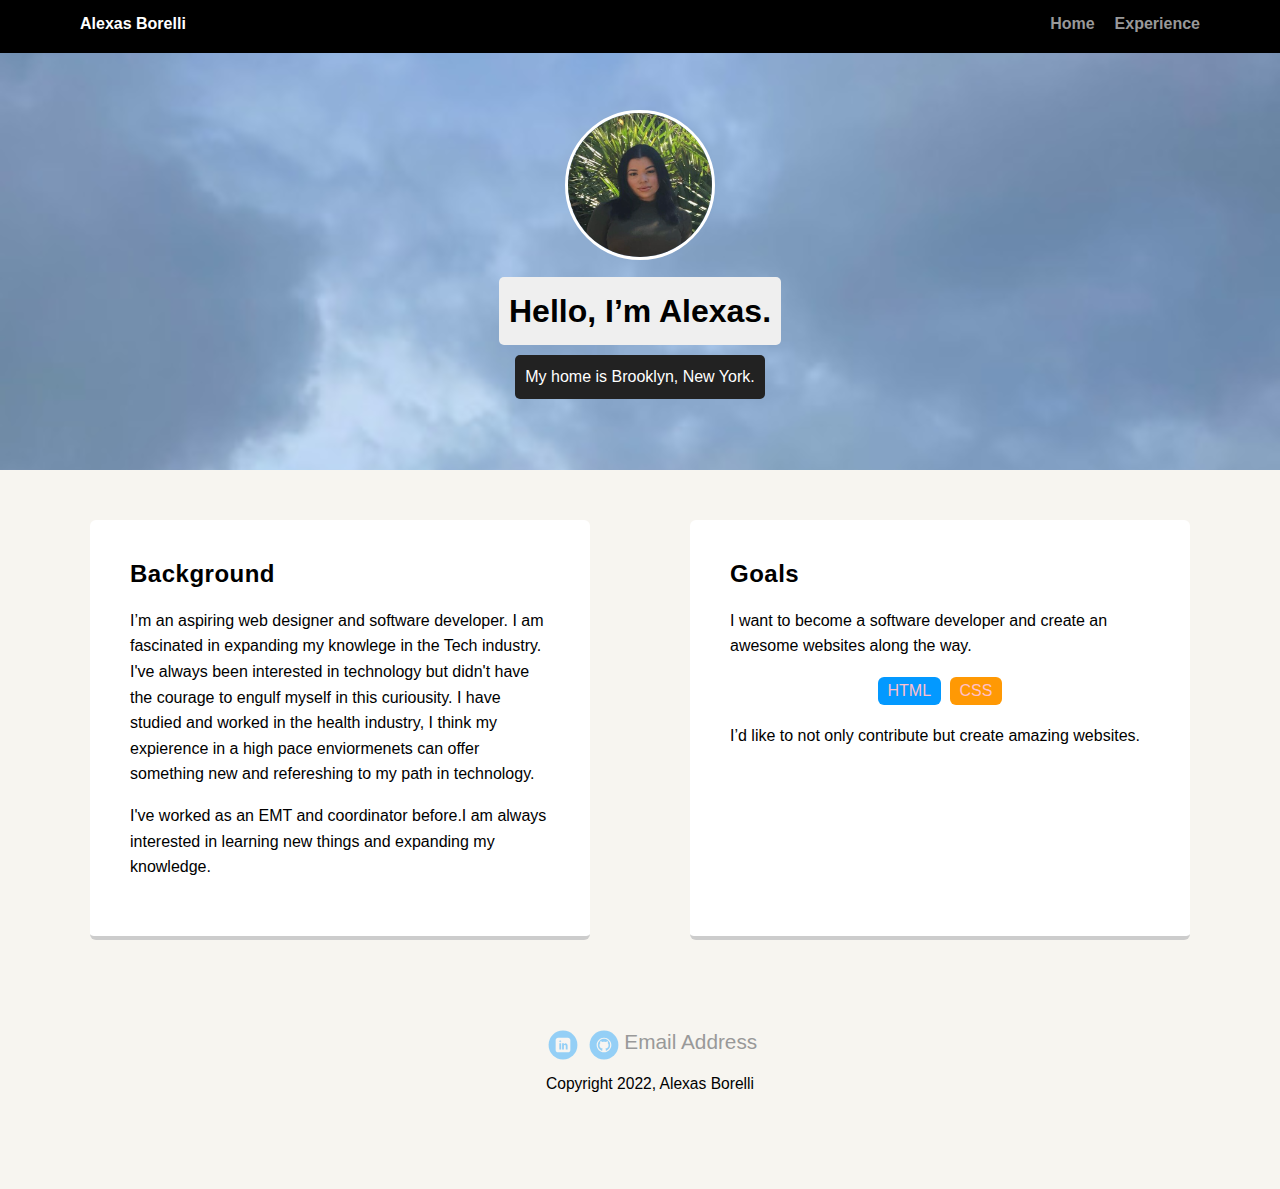
==== index.html @ 2edf8982 "linking styles sheet" ====
<!doctype html>
<html lang="en">
<head>
  <meta charset="utf-8">
  <title> Alexas Borelli's Profile</title>
  <meta name="viewport" content="width=device-width, initial-scale=1.0">
  <link rel="stylesheet" href="styles.css">
  <link href="index.html" rel="stylesheet">
</head>
  <body>

    <div class="main-nav">
        <ul class="nav">
          <li class="name">Alexas Borelli</li>
          <li><a href="index.html">Home</a></li>
          <li><a href="experience.html">Experience</a></li>
        </ul>
    </div>

    <header>
      <img src="images/new_profile_pic.jpg" alt="Image of Alexas Borelli" class="profile-image">
      <h1 class="tag name">Hello, I’m Alexas.</h1>
      <p class="tag location">My home is Brooklyn, New York.</p>
    </header>

    <main class="flex">
      <div class="card">
        <h2>Background</h2>
        <p>I’m an aspiring web designer and software developer. I am fascinated in expanding my knowlege in the Tech industry. I've always been interested in technology but didn't have the courage to engulf myself in this curiousity. I have studied and worked in the health industry, I think my expierence in a high pace enviormenets can offer something new and refereshing to my path in technology.</p>
        <p>I've worked as an EMT and coordinator before.I am always interested in learning new things and expanding my knowledge.</p>
      </div>

      <div class="card">
        <h2>Goals</h2>
        <p>I want to become a software developer and create an awesome websites along the way.</p>
        <ul class="skills">
          <li>HTML</li>
          <li>CSS</li>
        </ul>
        <p>I’d like to not only contribute but create amazing websites.</p>
      </div>

    </main>
    <footer>
      <ul>
        <li><a href="https://www.linkedin.com/in/alexas-borelli-8139328a/" target= "_blank" class="social linkedin">LinkedIn</a></li>
        <li><a href="https://github.com/lexborelli" class="social github">Github</a></li>
        <li><a href="mailto:alexasborelli@gmail.com" class="email">Email Address</a></li>
      </ul>
      <p class="copyright">Copyright 2022, Alexas Borelli</p>
    </footer>
  </body>
  </html>
---- styles.css ----
/* Global Layout Set-up */
* {
  box-sizing: border-box;
}

body {
  margin: 0;
  padding: 0;
  text-align: center;
  font-family: 'Roboto', sans-serif;
  color: black;
  background: #f7f5f0;
}
/* Link Styles */

a {
  text-decoration: none;
  color: #999;
}
a:hover {
  color: #6633ff;
}

/* Section Styles */

.main-nav {
  width: 100%;
  background: black;
  min-height: 30px;
  padding: 10px;
  position: fixed;
  text-align: center;
}
.nav {
  display: flex;
  justify-content: space-around;
  font-weight: 700;
  list-style-type: none;
  margin: 0 auto;
  padding: 0;
}

.nav .name {
    display: block;
    margin-right: auto;
    color: white;
}
.nav li {
  padding: 5px 10px 10px 10px;
}
.nav a {
  transition: all .5s;
}
.nav a:hover {
  color: white
}

header {
  text-align: center;color:pink;
  background:url('images/new_background.jpg') no-repeat top center ;
  background-size: cover;
  overflow: hidden;
  padding-top: 60px;
}
header {
  line-height: 1.5;
}
header .profile-image {
  margin-top: 50px;
  width: 150px;
  height: 150px;
  border-radius: 50%;
  border: 3px solid white;
  transition: all .5s;
}
header .profile-image:hover {
  transform: scale(1.2) rotate(5deg);
}
.tag {
  background-color: #efefef;
  color: black;
  padding: 10px;
  border-radius: 5px;
  display: table;
  margin: 10px auto;
}
.location {
  background-color: #222;
  color: white;
}
.card {
  margin: 30px;
  padding: 20px 40px 40px;
  max-width: 500px;
  text-align: left;
  background: #fff;
  border-bottom: 4px solid #ccc;
  border-radius: 6px;
  transition: all .5s;
}
.card:hover {
  border-color: #ff99ff;
}

ul.skills {
  padding: 0;
  text-align: center;
}

.skills li {
  border-radius: 6px;
  display: inline-block;
  background: #ff9904;
  color: pink;
  padding: 5px 10px;
  margin: 2px;
}

.skills li:nth-child(odd) {
  background: #0399ff;
}

footer {
  width: 100%;
  min-height: 30px;
  padding: 20px 0 40px 20px;
}

footer .copyright {
  top: -8px;
  font-size: .75em;
}

footer ul {
  list-style-type: none;
  margin: 0;
  padding: 0;
}

footer ul li {
  display: inline-block;
}

a.social {
  display: inline-block;
  text-indent: -9999px;
  margin-left: 5px;
  width: 30px;
  height: 30px;
  background-size: 30px 30px;
  opacity: .4;
  transition: all .5s;}
a.linkedin {
  background-image: url(images/linkedin.svg);
}
a.github {
  background-image: url(images/github.svg);
}
a.social:hover {
  opacity: 1;
}
.clearfix {
  clear: both;
}

/* Styles for larger screens */
@media screen and (min-width: 720px) {

  .flex {
      display: -ms-flexbox;      /* TWEENER - IE 10 */
      display: flex;
      max-width: 1200px;
      -ms-flex-pack: distribute;
      justify-content: space-around;
      margin: 0 auto;
  }

  header {
    min-height: 470px;
  }

  .nav {
    max-width: 1200px;
    padding: 0 30px;
  }


  main {
    padding-top: 20px;
  }

  main p {
    line-height: 1.6em;
  }

  footer {
    font-size: 1.3em;
    max-width: 1200px;
    margin: 40px auto;
  }

  .main-class{
    display: flex;
    width:100%;
    background: gray;
    min-height:30px;
    padding:10px;
    position: fixed;
    text-align: center;
  }

h2{
  color:black;
  letter-spacing: .5px;
}
.div-class{
  width: 100%;
  background: black;
  min-height: 30px;
  padding: 10px;
  position: fixed;
  text-align: center;
}

.Personal{
  text-align: center;
  border: solid grey 3px;
}
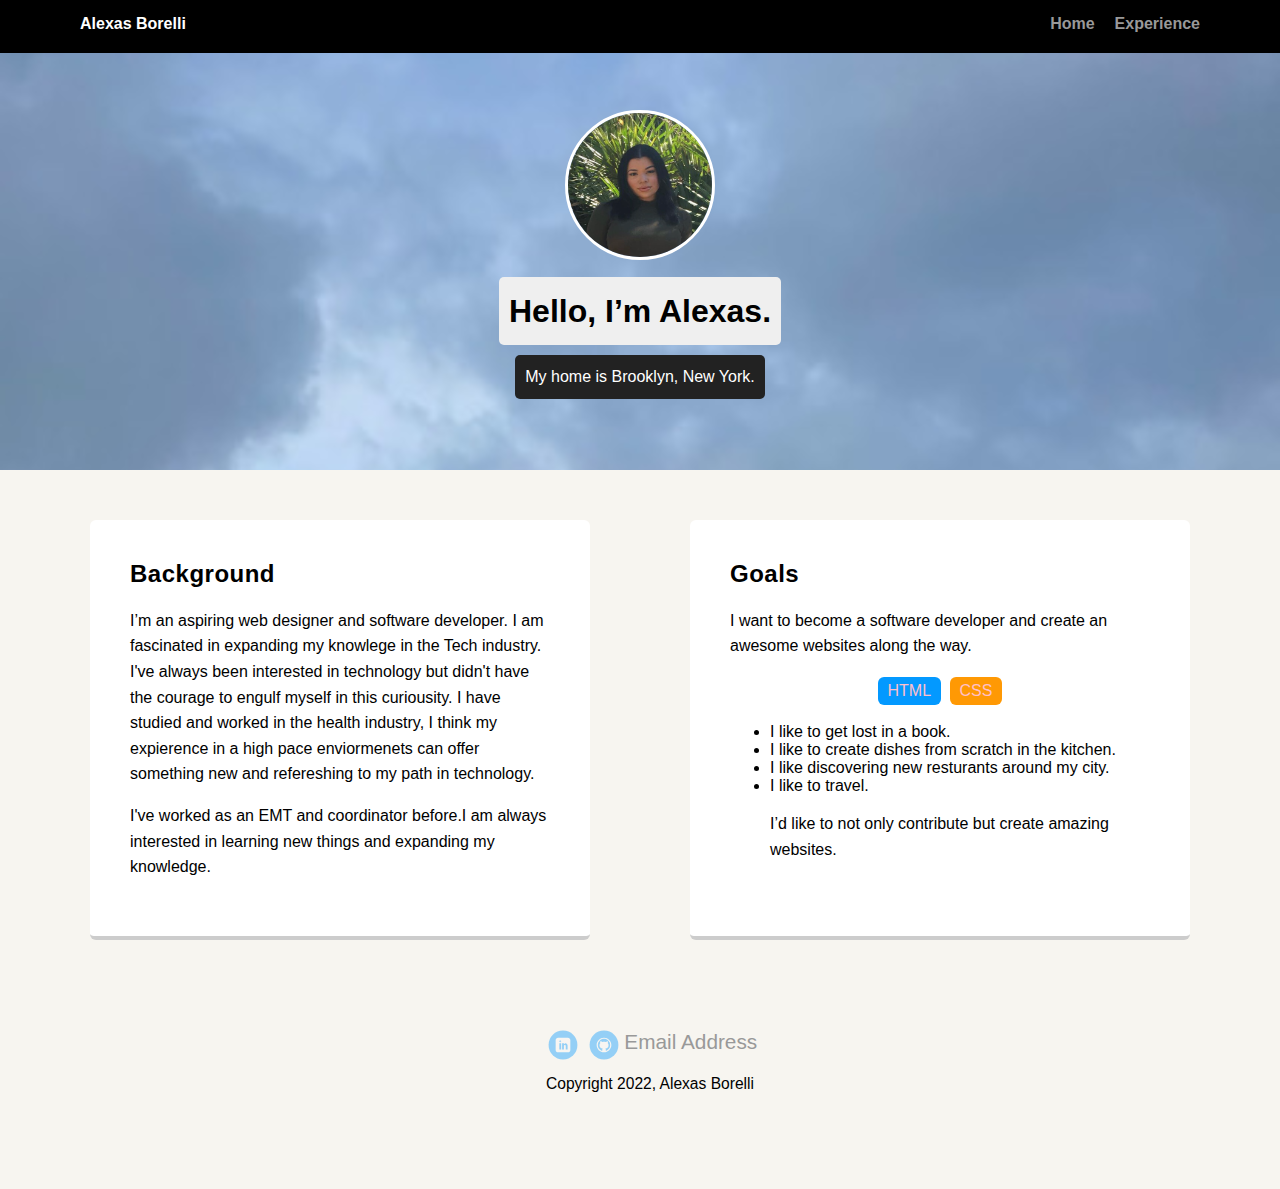
==== commit b1fe1e4e: "fixed second html" ====
--- a/index.html
+++ b/index.html
@@ -4,8 +4,9 @@
   <meta charset="utf-8">
   <title> Alexas Borelli's Profile</title>
   <meta name="viewport" content="width=device-width, initial-scale=1.0">
+  <link href="index.html" rel="stylesheet">
+  <link href="Experience.html" rel="stylesheet">
   <link rel="stylesheet" href="styles.css">
-  <link href="index.html" rel="stylesheet">
 </head>
   <body>
 
@@ -13,7 +14,7 @@
         <ul class="nav">
           <li class="name">Alexas Borelli</li>
           <li><a href="index.html">Home</a></li>
-          <li><a href="experience.html">Experience</a></li>
+          <li><a href="Experience.html">Experience</a></li>
         </ul>
     </div>
 
@@ -37,6 +38,11 @@
           <li>HTML</li>
           <li>CSS</li>
         </ul>
+        <ul class="Hobbies">
+          <li>I like to get lost in a book.</li>
+          <li>I like to create dishes from scratch in the kitchen.</li>
+          <li>I like discovering new resturants around my city.</li>
+          <li> I like to travel.</li>
         <p>I’d like to not only contribute but create amazing websites.</p>
       </div>
 
--- a/styles.css
+++ b/styles.css
@@ -226,3 +226,4 @@
   text-align: center;
   border: solid grey 3px;
 }
+}
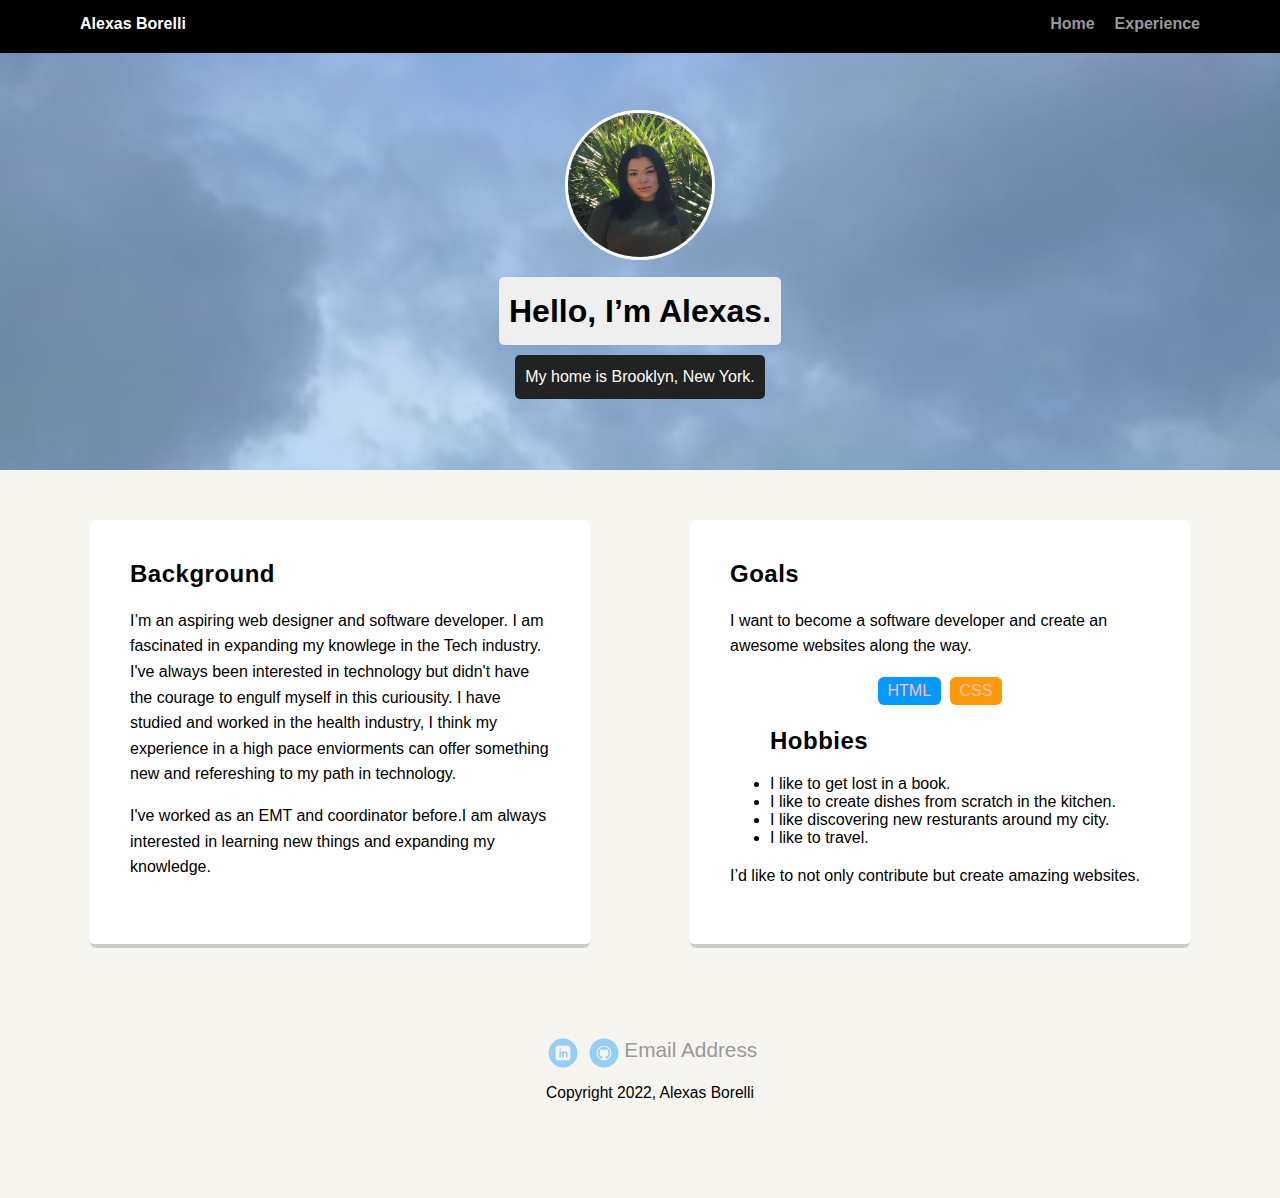
==== commit be8a260a: "fixed html spelling mistakes" ====
--- a/index.html
+++ b/index.html
@@ -27,7 +27,7 @@
     <main class="flex">
       <div class="card">
         <h2>Background</h2>
-        <p>I’m an aspiring web designer and software developer. I am fascinated in expanding my knowlege in the Tech industry. I've always been interested in technology but didn't have the courage to engulf myself in this curiousity. I have studied and worked in the health industry, I think my expierence in a high pace enviormenets can offer something new and refereshing to my path in technology.</p>
+        <p>I’m an aspiring web designer and software developer. I am fascinated in expanding my knowlege in the Tech industry. I've always been interested in technology but didn't have the courage to engulf myself in this curiousity. I have studied and worked in the health industry, I think my experience in a high pace enviorments can offer something new and refereshing to my path in technology.</p>
         <p>I've worked as an EMT and coordinator before.I am always interested in learning new things and expanding my knowledge.</p>
       </div>
 
@@ -39,10 +39,13 @@
           <li>CSS</li>
         </ul>
         <ul class="Hobbies">
+          <h2>Hobbies</h2>
           <li>I like to get lost in a book.</li>
           <li>I like to create dishes from scratch in the kitchen.</li>
           <li>I like discovering new resturants around my city.</li>
           <li> I like to travel.</li>
+        </ul>
+
         <p>I’d like to not only contribute but create amazing websites.</p>
       </div>
 
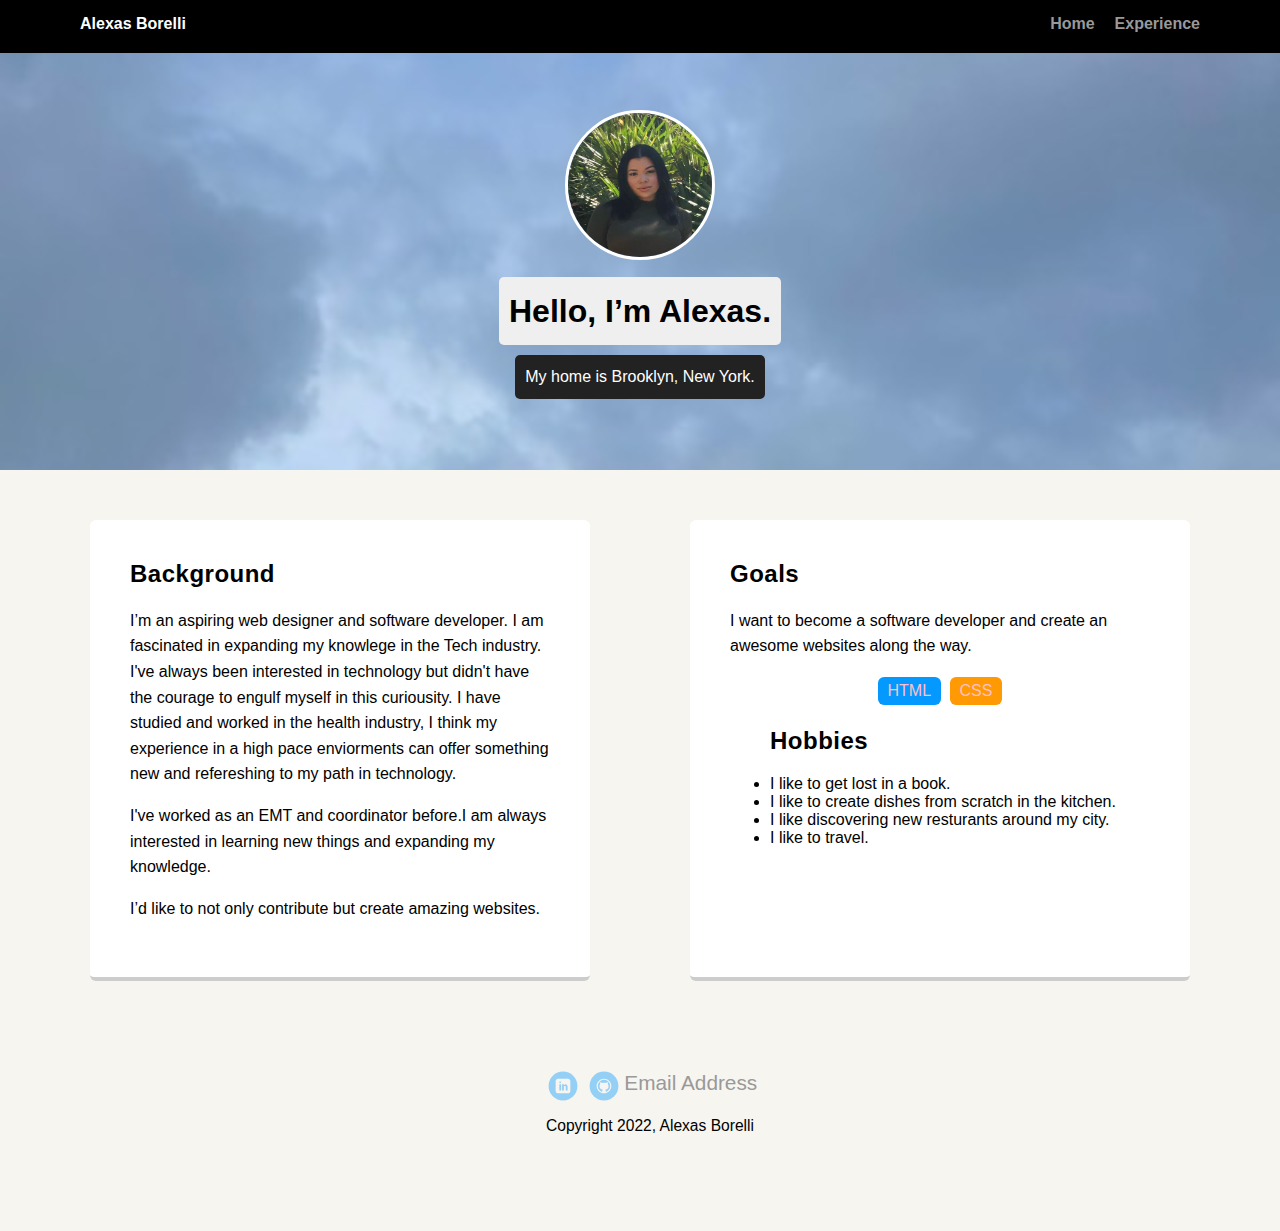
==== commit 1a915be3: "making this pleasing to the eye" ====
--- a/index.html
+++ b/index.html
@@ -29,6 +29,7 @@
         <h2>Background</h2>
         <p>I’m an aspiring web designer and software developer. I am fascinated in expanding my knowlege in the Tech industry. I've always been interested in technology but didn't have the courage to engulf myself in this curiousity. I have studied and worked in the health industry, I think my experience in a high pace enviorments can offer something new and refereshing to my path in technology.</p>
         <p>I've worked as an EMT and coordinator before.I am always interested in learning new things and expanding my knowledge.</p>
+        <p>I’d like to not only contribute but create amazing websites.</p>
       </div>
 
       <div class="card">
@@ -45,8 +46,6 @@
           <li>I like discovering new resturants around my city.</li>
           <li> I like to travel.</li>
         </ul>
-
-        <p>I’d like to not only contribute but create amazing websites.</p>
       </div>
 
     </main>
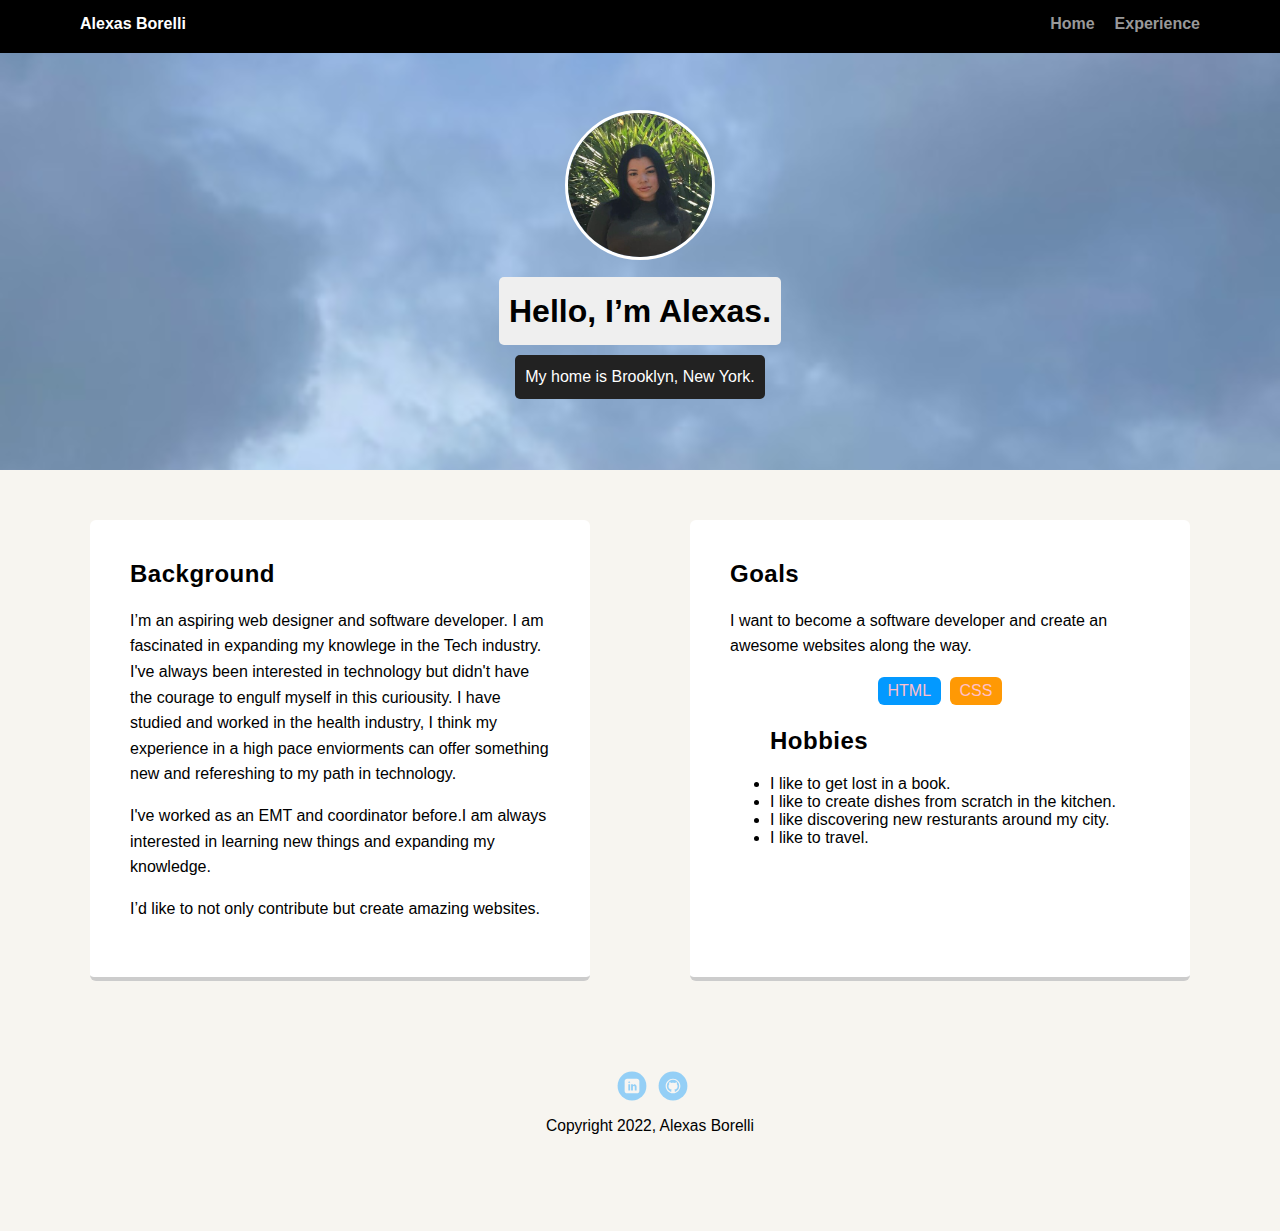
==== commit 48148af4: "corrected unclosed elements" ====
--- a/index.html
+++ b/index.html
@@ -53,7 +53,6 @@
       <ul>
         <li><a href="https://www.linkedin.com/in/alexas-borelli-8139328a/" target= "_blank" class="social linkedin">LinkedIn</a></li>
         <li><a href="https://github.com/lexborelli" class="social github">Github</a></li>
-        <li><a href="mailto:alexasborelli@gmail.com" class="email">Email Address</a></li>
       </ul>
       <p class="copyright">Copyright 2022, Alexas Borelli</p>
     </footer>
